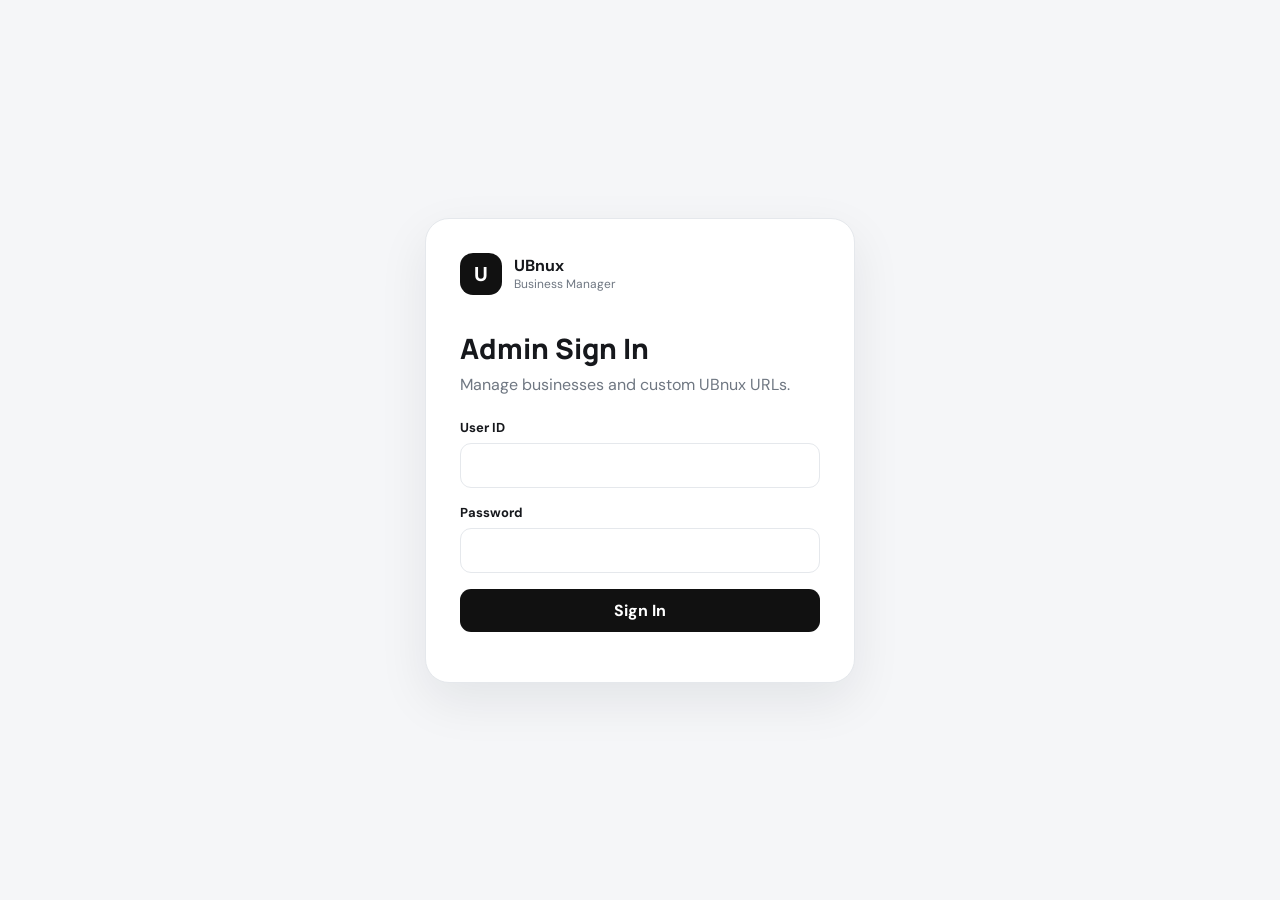
==== business-manager/index.html @ b69ec8de "update" ====
<!DOCTYPE html>
<html lang="en-IN">
<head>
  <meta charset="UTF-8">
  <meta name="viewport" content="width=device-width,initial-scale=1">
  <title>UBnux Business Manager</title>
  <meta name="robots" content="noindex,nofollow">
  <link rel="preconnect" href="https://fonts.googleapis.com">
  <link rel="preconnect" href="https://fonts.gstatic.com" crossorigin>
  <link href="https://fonts.googleapis.com/css2?family=DM+Sans:wght@400;500;600;700&family=Manrope:wght@600;700;800&display=swap" rel="stylesheet">
  <link rel="stylesheet" href="./assets/css/style.css">
</head>
<body>
<div id="toastHost" class="toast-host"></div>

<section id="loginView" class="auth-shell">
  <div class="auth-card">
    <div class="brand"><div class="brand-mark">U</div><div><b>UBnux</b><small>Business Manager</small></div></div>
    <h1>Admin Sign In</h1>
    <p class="muted">Manage businesses and custom UBnux URLs.</p>
    <form id="loginForm" class="stack">
      <label><span>User ID</span><input id="loginUserId" required autocomplete="username"></label>
      <label><span>Password</span><input id="loginPassword" type="password" required autocomplete="current-password"></label>
      <button id="loginBtn" class="btn primary" type="submit">Sign In</button>
      <div id="loginMessage" class="message"></div>
    </form>
  </div>
</section>

<div id="appView" class="app" hidden>
  <aside class="sidebar">
    <div class="brand side-brand"><div class="brand-mark">U</div><div><b>UBnux</b><small>Business Manager</small></div></div>
    <nav>
      <button class="nav-btn active" data-view="dashboard">Dashboard</button>
      <button class="nav-btn" data-view="businesses">Businesses</button>
      <button class="nav-btn" data-view="editor">Add Business</button>
    </nav>
    <div class="side-bottom">
      <div><strong id="adminName">Admin</strong><small id="adminRole">Administrator</small></div>
      <button id="logoutBtn" class="btn ghost">Logout</button>
    </div>
  </aside>

  <main class="main">
    <header class="topbar">
      <div><h2 id="pageTitle">Dashboard</h2><p id="pageSub">UBnux marketplace overview</p></div>
      <button class="btn primary" data-view="editor">+ Add Business</button>
    </header>

    <section id="view-dashboard" class="view">
      <div class="stats">
        <article><span>Total Businesses</span><strong id="statTotal">0</strong></article>
        <article><span>Active</span><strong id="statActive">0</strong></article>
        <article><span>Verified</span><strong id="statVerified">0</strong></article>
        <article><span>Custom URLs</span><strong id="statUrls">0</strong></article>
      </div>
      <div class="panel"><div class="panel-head"><div><h3>Recent Businesses</h3><p>Latest UBnux listings.</p></div></div><div id="recentTable"></div></div>
    </section>

    <section id="view-businesses" class="view" hidden>
      <div class="panel">
        <div class="panel-head wrap"><div><h3>Businesses</h3><p>Search, edit and manage listings.</p></div>
          <div class="filters"><input id="searchBox" placeholder="Search business, ID, mobile..."><select id="filterDistrict"><option value="">All districts</option></select><select id="filterCategory"><option value="">All categories</option></select></div>
        </div>
        <div id="businessTable"></div>
      </div>
    </section>

    <section id="view-editor" class="view" hidden>
      <form id="businessForm">
        <input id="businessId" type="hidden">
        <div class="editor-grid">
          <div>
            <div class="panel"><div class="panel-head"><div><h3 id="formTitle">Add Business</h3><p>Core listing information.</p></div></div>
              <div class="form-grid">
                <label class="wide"><span>Business Name *</span><input id="businessName" required></label>
                <label><span>District *</span><select id="districtId" required></select></label>
                <label><span>Category *</span><select id="categoryId" required></select></label>
                <label><span>Owner Name</span><input id="ownerName"></label>
                <label><span>Mobile</span><input id="mobile"></label>
                <label><span>WhatsApp</span><input id="whatsapp"></label>
                <label><span>Email</span><input id="email" type="email"></label>
                <label class="wide"><span>Address</span><input id="address"></label>
                <label><span>Area</span><input id="area"></label>
                <label><span>Pincode</span><input id="pincode"></label>
                <label class="wide"><span>Short Description</span><textarea id="shortDescription" rows="3"></textarea></label>
                <label class="wide"><span>Long Description</span><textarea id="longDescription" rows="6"></textarea></label>
              </div>
            </div>

            <div class="panel"><div class="panel-head"><div><h3>Media & Business Info</h3><p>Optional listing details.</p></div></div>
              <div class="form-grid">
                <label class="wide"><span>Logo URL</span><input id="logoUrl"></label>
                <label class="wide"><span>Cover URL</span><input id="coverUrl"></label>
                <label><span>Opening Time</span><input id="openingTime" type="time"></label>
                <label><span>Closing Time</span><input id="closingTime" type="time"></label>
                <label class="wide"><span>Working Days</span><input id="workingDays" placeholder="Mon,Tue,Wed,Thu,Fri,Sat"></label>
                <label><span>Status</span><select id="businessStatus"><option>Active</option><option>Inactive</option><option>Pending</option></select></label>
                <label><span>Established Year</span><input id="establishedYear"></label>
                <label class="check"><input id="verified" type="checkbox"> Verified</label>
                <label class="check"><input id="featured" type="checkbox"> Featured</label>
                <label class="wide"><span>Website URL</span><input id="websiteUrl"></label>
                <label><span>Instagram URL</span><input id="instagramUrl"></label>
                <label><span>Facebook URL</span><input id="facebookUrl"></label>
                <label class="wide"><span>SEO Title</span><input id="seoTitle"></label>
                <label class="wide"><span>SEO Description</span><textarea id="seoDescription" rows="3"></textarea></label>
              </div>
            </div>
          </div>

          <aside>
            <div class="panel sticky">
              <div class="panel-head"><div><h3>Custom Business URL</h3><p>Generate a globally unique URL.</p></div></div>
              <div class="url-box">
                <small id="urlPrefix">https://ubnux.com/</small>
                <input id="customSlug" class="slug" placeholder="business-name" autocomplete="off">
              </div>
              <div id="slugStatus" class="slug-status neutral">Generate or enter a slug.</div>
              <div class="row-actions"><button id="generateSlugBtn" type="button" class="btn light">Generate</button><button id="checkSlugBtn" type="button" class="btn light">Check Availability</button></div>
              <div id="currentUrlBox" class="current-url" hidden><small>Public URL</small><a id="currentUrl" target="_blank" rel="noopener"></a><div class="row-actions zero"><button id="copyUrlBtn" class="btn light" type="button">Copy</button><button id="openUrlBtn" class="btn light" type="button">Open</button></div></div>
              <hr>
              <button id="saveBtn" class="btn primary full" type="submit">Save Business</button>
              <button id="cancelBtn" class="btn ghost full" type="button">Cancel</button>
            </div>
          </aside>
        </div>
      </form>
    </section>
  </main>
</div>

<script src="./assets/js/config.js"></script>
<script src="./assets/js/app.js"></script>
</body>
</html>
---- business-manager/assets/css/style.css ----
:root{--bg:#f5f6f8;--panel:#fff;--text:#16181c;--muted:#6f7782;--line:#e5e8ec;--black:#111318;--green:#087a43;--red:#b42318;--radius:18px}*{box-sizing:border-box}html,body{margin:0;min-height:100%;font-family:"DM Sans",sans-serif;background:var(--bg);color:var(--text)}button,input,select,textarea{font:inherit}button{cursor:pointer}[hidden]{display:none!important}h1,h2,h3,p{margin-top:0}.auth-shell{min-height:100vh;display:grid;place-items:center;padding:24px}.auth-card{width:min(430px,100%);background:#fff;border:1px solid var(--line);border-radius:24px;padding:34px;box-shadow:0 18px 50px rgba(16,24,40,.08)}.brand{display:flex;align-items:center;gap:12px}.brand-mark{width:42px;height:42px;border-radius:13px;background:#111;color:#fff;display:grid;place-items:center;font-weight:800;font-size:20px}.brand b,.brand small{display:block}.brand small{font-size:12px;color:var(--muted)}.auth-card h1{font:800 28px Manrope,sans-serif;margin:34px 0 7px}.muted,.panel-head p,.topbar p{color:var(--muted)}.stack{display:grid;gap:16px;margin-top:24px}label>span{display:block;font-size:13px;font-weight:700;margin-bottom:7px}input,select,textarea{width:100%;border:1px solid var(--line);background:#fff;border-radius:11px;padding:11px 12px;outline:none}input:focus,select:focus,textarea:focus{border-color:#a6acb4;box-shadow:0 0 0 3px rgba(17,19,24,.06)}.btn{border:1px solid transparent;border-radius:11px;padding:10px 14px;font-weight:700}.primary{background:#111;color:#fff}.light{background:#fff;border-color:var(--line)}.ghost{background:transparent;border-color:var(--line);color:var(--muted)}.full{width:calc(100% - 40px);margin:0 20px 10px}.message{font-size:13px;color:var(--red)}.app{min-height:100vh;display:grid;grid-template-columns:260px minmax(0,1fr)}.sidebar{position:sticky;top:0;height:100vh;background:#101216;color:#fff;padding:22px 16px;display:flex;flex-direction:column}.side-brand{padding:2px 8px 24px}.side-brand small{color:#999}.sidebar nav{display:grid;gap:6px}.nav-btn{border:0;background:transparent;color:#adb3bd;text-align:left;padding:12px 14px;border-radius:10px;font-weight:700}.nav-btn.active,.nav-btn:hover{background:#1b1e24;color:#fff}.side-bottom{margin-top:auto;display:grid;gap:12px;padding:8px}.side-bottom small{display:block;color:#8f96a1}.main{padding:28px;min-width:0}.topbar{display:flex;align-items:center;justify-content:space-between;gap:20px;margin-bottom:24px}.topbar h2{font:800 28px Manrope,sans-serif;margin-bottom:4px}.topbar p{margin:0}.stats{display:grid;grid-template-columns:repeat(4,1fr);gap:16px;margin-bottom:20px}.stats article,.panel{background:#fff;border:1px solid var(--line);border-radius:var(--radius)}.stats article{padding:20px}.stats span{color:var(--muted);display:block}.stats strong{font:800 32px Manrope,sans-serif;display:block;margin-top:8px}.panel{margin-bottom:18px}.panel-head{padding:20px 22px;border-bottom:1px solid var(--line);display:flex;justify-content:space-between;gap:16px;align-items:center}.panel-head h3{font:800 17px Manrope,sans-serif;margin:0 0 3px}.panel-head p{font-size:13px;margin:0}.wrap{align-items:flex-end}.filters{display:flex;gap:8px;flex-wrap:wrap}.filters input{min-width:240px}.table-wrap{overflow:auto}table{width:100%;border-collapse:collapse}th,td{padding:14px 18px;border-bottom:1px solid var(--line);text-align:left;font-size:13px;white-space:nowrap}th{color:var(--muted);background:#fafbfc;font-size:12px}tbody tr:hover{background:#fafbfc}.badge{display:inline-block;border-radius:999px;padding:4px 8px;font-size:11px;font-weight:700}.badge.active{background:#ecfdf3;color:var(--green)}.badge.inactive{background:#f2f4f7;color:#667085}.badge.pending{background:#fff8e5;color:#9a6700}.mini-btn{border:1px solid var(--line);background:#fff;border-radius:8px;padding:6px 9px;font-weight:700}.editor-grid{display:grid;grid-template-columns:minmax(0,1fr) 360px;gap:18px;align-items:start}.form-grid{padding:22px;display:grid;grid-template-columns:repeat(2,1fr);gap:16px}.wide{grid-column:1/-1}.check{display:flex;align-items:center;gap:8px;padding:10px 0}.check input{width:auto}.sticky{position:sticky;top:18px}.url-box{padding:20px 20px 8px}.url-box small{display:block;color:var(--muted);margin-bottom:6px}.slug{font-family:monospace}.slug-status{margin:6px 20px 14px;border-radius:10px;padding:10px 12px;font-size:12px;font-weight:700}.neutral{background:#f4f5f6;color:#667085}.available{background:#ecfdf3;color:var(--green)}.unavailable{background:#fff1f0;color:var(--red)}.checking{background:#f4f5f6;color:#475467}.row-actions{display:flex;gap:8px;padding:0 20px 16px}.row-actions .btn{flex:1}.zero{padding:10px 0 0}.current-url{margin:4px 20px 18px;background:#f8f9fa;border:1px solid var(--line);border-radius:12px;padding:12px}.current-url small{display:block;color:var(--muted);margin-bottom:4px}.current-url a{font-size:12px;word-break:break-all}hr{border:0;border-top:1px solid var(--line);margin:0 20px 18px}.empty{padding:42px;text-align:center;color:var(--muted)}.toast-host{position:fixed;right:18px;top:18px;z-index:10000;display:grid;gap:10px}.toast{min-width:260px;background:#111;color:#fff;padding:12px 14px;border-radius:12px}.toast.success{background:var(--green)}.toast.error{background:var(--red)}@media(max-width:1100px){.stats{grid-template-columns:repeat(2,1fr)}.editor-grid{grid-template-columns:1fr}.sticky{position:static}}@media(max-width:760px){.app{grid-template-columns:1fr}.sidebar{position:static;height:auto}.sidebar nav{grid-template-columns:repeat(3,1fr)}.side-bottom{display:none}.main{padding:16px}.stats{grid-template-columns:1fr}.topbar{align-items:flex-start;flex-direction:column}.form-grid{grid-template-columns:1fr}.wide{grid-column:auto}.filters>*{width:100%}.filters input{min-width:0}}
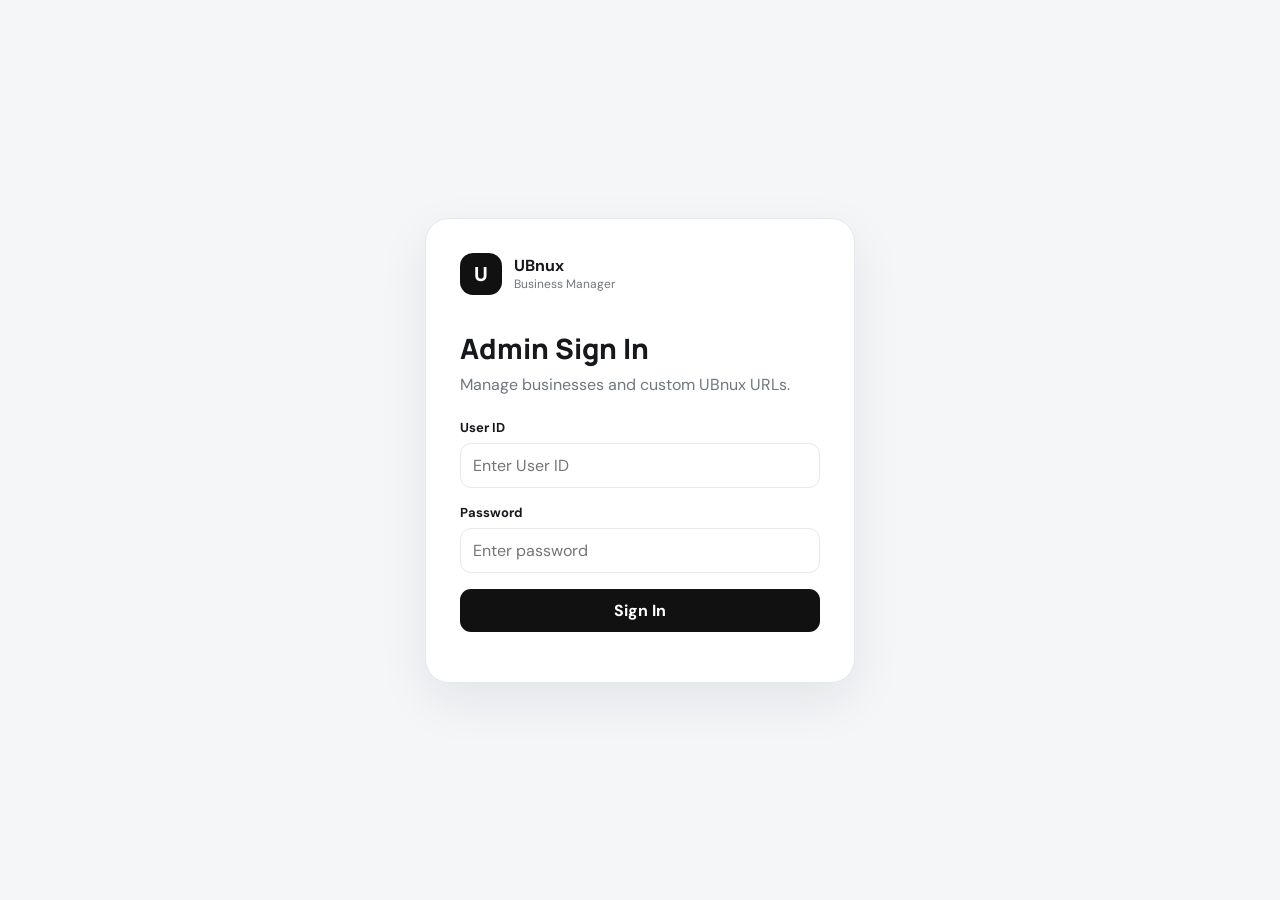
==== commit 487e6568: "Update print statement from 'Hello' to 'Goodbye'" ====
--- a/business-manager/index.html
+++ b/business-manager/index.html
@@ -1,135 +1,1405 @@
 <!DOCTYPE html>
 <html lang="en-IN">
+
 <head>
+
   <meta charset="UTF-8">
-  <meta name="viewport" content="width=device-width,initial-scale=1">
+
+  <meta
+    name="viewport"
+    content="width=device-width,initial-scale=1"
+  >
+
   <title>UBnux Business Manager</title>
-  <meta name="robots" content="noindex,nofollow">
-  <link rel="preconnect" href="https://fonts.googleapis.com">
-  <link rel="preconnect" href="https://fonts.gstatic.com" crossorigin>
-  <link href="https://fonts.googleapis.com/css2?family=DM+Sans:wght@400;500;600;700&family=Manrope:wght@600;700;800&display=swap" rel="stylesheet">
-  <link rel="stylesheet" href="./assets/css/style.css">
+
+  <meta
+    name="robots"
+    content="noindex,nofollow"
+  >
+
+  <meta
+    name="theme-color"
+    content="#111111"
+  >
+
+  <link
+    rel="preconnect"
+    href="https://fonts.googleapis.com"
+  >
+
+  <link
+    rel="preconnect"
+    href="https://fonts.gstatic.com"
+    crossorigin
+  >
+
+  <link
+    href="https://fonts.googleapis.com/css2?family=DM+Sans:wght@400;500;600;700&family=Manrope:wght@600;700;800&display=swap"
+    rel="stylesheet"
+  >
+
+  <link
+    rel="stylesheet"
+    href="./assets/css/style.css"
+  >
+
 </head>
+
+
 <body>
-<div id="toastHost" class="toast-host"></div>
-
-<section id="loginView" class="auth-shell">
+
+
+<!-- =====================================================
+     GLOBAL TOAST
+===================================================== -->
+
+<div
+  id="toastHost"
+  class="toast-host"
+  aria-live="polite"
+  aria-atomic="true"
+></div>
+
+
+<!-- =====================================================
+     LOGIN VIEW
+===================================================== -->
+
+<section
+  id="loginView"
+  class="auth-shell"
+>
+
   <div class="auth-card">
-    <div class="brand"><div class="brand-mark">U</div><div><b>UBnux</b><small>Business Manager</small></div></div>
-    <h1>Admin Sign In</h1>
-    <p class="muted">Manage businesses and custom UBnux URLs.</p>
-    <form id="loginForm" class="stack">
-      <label><span>User ID</span><input id="loginUserId" required autocomplete="username"></label>
-      <label><span>Password</span><input id="loginPassword" type="password" required autocomplete="current-password"></label>
-      <button id="loginBtn" class="btn primary" type="submit">Sign In</button>
-      <div id="loginMessage" class="message"></div>
+
+
+    <!-- BRAND -->
+
+    <div class="brand">
+
+      <div class="brand-mark">
+        U
+      </div>
+
+      <div>
+
+        <b>
+          UBnux
+        </b>
+
+        <small>
+          Business Manager
+        </small>
+
+      </div>
+
+    </div>
+
+
+    <!-- LOGIN HEADING -->
+
+    <h1>
+      Admin Sign In
+    </h1>
+
+
+    <p class="muted">
+      Manage businesses and custom UBnux URLs.
+    </p>
+
+
+    <!-- LOGIN FORM -->
+
+    <form
+      id="loginForm"
+      class="stack"
+      data-login-form
+      autocomplete="on"
+    >
+
+
+      <!-- USER ID -->
+
+      <label>
+
+        <span>
+          User ID
+        </span>
+
+        <input
+          id="loginUserId"
+          name="userId"
+          type="text"
+          required
+          autocomplete="username"
+          autocapitalize="none"
+          spellcheck="false"
+          placeholder="Enter User ID"
+        >
+
+      </label>
+
+
+      <!-- PASSWORD -->
+
+      <label>
+
+        <span>
+          Password
+        </span>
+
+        <input
+          id="loginPassword"
+          name="password"
+          type="password"
+          required
+          autocomplete="current-password"
+          placeholder="Enter password"
+        >
+
+      </label>
+
+
+      <!-- LOGIN BUTTON -->
+
+      <button
+        id="loginBtn"
+        class="btn primary"
+        type="submit"
+      >
+        Sign In
+      </button>
+
+
+      <!-- LOGIN MESSAGE -->
+
+      <div
+        id="loginMessage"
+        class="message"
+        data-login-message
+        role="status"
+        aria-live="polite"
+      ></div>
+
+
     </form>
+
+
   </div>
+
 </section>
 
-<div id="appView" class="app" hidden>
+
+
+<!-- =====================================================
+     APPLICATION
+===================================================== -->
+
+<div
+  id="appView"
+  class="app"
+  hidden
+>
+
+
+  <!-- ===================================================
+       SIDEBAR
+  ==================================================== -->
+
   <aside class="sidebar">
-    <div class="brand side-brand"><div class="brand-mark">U</div><div><b>UBnux</b><small>Business Manager</small></div></div>
-    <nav>
-      <button class="nav-btn active" data-view="dashboard">Dashboard</button>
-      <button class="nav-btn" data-view="businesses">Businesses</button>
-      <button class="nav-btn" data-view="editor">Add Business</button>
+
+
+    <!-- SIDEBAR BRAND -->
+
+    <div class="brand side-brand">
+
+      <div class="brand-mark">
+        U
+      </div>
+
+      <div>
+
+        <b>
+          UBnux
+        </b>
+
+        <small>
+          Business Manager
+        </small>
+
+      </div>
+
+    </div>
+
+
+    <!-- NAVIGATION -->
+
+    <nav
+      aria-label="Business Manager navigation"
+    >
+
+      <button
+        type="button"
+        class="nav-btn active"
+        data-view="dashboard"
+      >
+        Dashboard
+      </button>
+
+
+      <button
+        type="button"
+        class="nav-btn"
+        data-view="businesses"
+      >
+        Businesses
+      </button>
+
+
+      <button
+        type="button"
+        class="nav-btn"
+        data-view="editor"
+      >
+        Add Business
+      </button>
+
     </nav>
+
+
+    <!-- SIDEBAR BOTTOM -->
+
     <div class="side-bottom">
-      <div><strong id="adminName">Admin</strong><small id="adminRole">Administrator</small></div>
-      <button id="logoutBtn" class="btn ghost">Logout</button>
+
+
+      <div>
+
+        <strong
+          id="adminName"
+        >
+          Admin
+        </strong>
+
+        <small
+          id="adminRole"
+        >
+          Administrator
+        </small>
+
+      </div>
+
+
+      <button
+        id="logoutBtn"
+        class="btn ghost"
+        type="button"
+      >
+        Logout
+      </button>
+
+
     </div>
+
+
   </aside>
 
+
+
+  <!-- ===================================================
+       MAIN
+  ==================================================== -->
+
   <main class="main">
+
+
+    <!-- TOPBAR -->
+
     <header class="topbar">
-      <div><h2 id="pageTitle">Dashboard</h2><p id="pageSub">UBnux marketplace overview</p></div>
-      <button class="btn primary" data-view="editor">+ Add Business</button>
+
+
+      <div>
+
+        <h2
+          id="pageTitle"
+        >
+          Dashboard
+        </h2>
+
+        <p
+          id="pageSub"
+        >
+          UBnux marketplace overview
+        </p>
+
+      </div>
+
+
+      <button
+        class="btn primary"
+        type="button"
+        data-view="editor"
+      >
+        + Add Business
+      </button>
+
+
     </header>
 
-    <section id="view-dashboard" class="view">
+
+
+    <!-- =================================================
+         DASHBOARD
+    ================================================== -->
+
+    <section
+      id="view-dashboard"
+      class="view"
+      data-view-panel="dashboard"
+    >
+
+
+      <!-- STATS -->
+
       <div class="stats">
-        <article><span>Total Businesses</span><strong id="statTotal">0</strong></article>
-        <article><span>Active</span><strong id="statActive">0</strong></article>
-        <article><span>Verified</span><strong id="statVerified">0</strong></article>
-        <article><span>Custom URLs</span><strong id="statUrls">0</strong></article>
+
+
+        <article>
+
+          <span>
+            Total Businesses
+          </span>
+
+          <strong
+            id="statTotal"
+          >
+            0
+          </strong>
+
+        </article>
+
+
+        <article>
+
+          <span>
+            Active
+          </span>
+
+          <strong
+            id="statActive"
+          >
+            0
+          </strong>
+
+        </article>
+
+
+        <article>
+
+          <span>
+            Verified
+          </span>
+
+          <strong
+            id="statVerified"
+          >
+            0
+          </strong>
+
+        </article>
+
+
+        <article>
+
+          <span>
+            Custom URLs
+          </span>
+
+          <strong
+            id="statUrls"
+          >
+            0
+          </strong>
+
+        </article>
+
+
       </div>
-      <div class="panel"><div class="panel-head"><div><h3>Recent Businesses</h3><p>Latest UBnux listings.</p></div></div><div id="recentTable"></div></div>
+
+
+
+      <!-- RECENT BUSINESSES -->
+
+      <div class="panel">
+
+
+        <div class="panel-head">
+
+
+          <div>
+
+            <h3>
+              Recent Businesses
+            </h3>
+
+            <p>
+              Latest UBnux listings.
+            </p>
+
+          </div>
+
+
+        </div>
+
+
+        <div
+          id="recentTable"
+        ></div>
+
+
+      </div>
+
+
     </section>
 
-    <section id="view-businesses" class="view" hidden>
+
+
+    <!-- =================================================
+         BUSINESSES
+    ================================================== -->
+
+    <section
+      id="view-businesses"
+      class="view"
+      data-view-panel="businesses"
+      hidden
+    >
+
+
       <div class="panel">
-        <div class="panel-head wrap"><div><h3>Businesses</h3><p>Search, edit and manage listings.</p></div>
-          <div class="filters"><input id="searchBox" placeholder="Search business, ID, mobile..."><select id="filterDistrict"><option value="">All districts</option></select><select id="filterCategory"><option value="">All categories</option></select></div>
+
+
+        <div
+          class="panel-head wrap"
+        >
+
+
+          <div>
+
+            <h3>
+              Businesses
+            </h3>
+
+            <p>
+              Search, edit and manage listings.
+            </p>
+
+          </div>
+
+
+          <!-- FILTERS -->
+
+          <div class="filters">
+
+
+            <input
+              id="searchBox"
+              type="search"
+              placeholder="Search business, ID, mobile..."
+              autocomplete="off"
+            >
+
+
+            <select
+              id="filterDistrict"
+            >
+
+              <option value="">
+                All districts
+              </option>
+
+            </select>
+
+
+            <select
+              id="filterCategory"
+            >
+
+              <option value="">
+                All categories
+              </option>
+
+            </select>
+
+
+          </div>
+
+
         </div>
-        <div id="businessTable"></div>
+
+
+        <div
+          id="businessTable"
+        ></div>
+
+
       </div>
+
+
     </section>
 
-    <section id="view-editor" class="view" hidden>
-      <form id="businessForm">
-        <input id="businessId" type="hidden">
+
+
+    <!-- =================================================
+         BUSINESS EDITOR
+    ================================================== -->
+
+    <section
+      id="view-editor"
+      class="view"
+      data-view-panel="editor"
+      hidden
+    >
+
+
+      <form
+        id="businessForm"
+        autocomplete="off"
+      >
+
+
+        <!-- BUSINESS ID -->
+
+        <input
+          id="businessId"
+          name="BusinessID"
+          type="hidden"
+        >
+
+
         <div class="editor-grid">
+
+
+          <!-- =================================================
+               LEFT COLUMN
+          ================================================== -->
+
           <div>
-            <div class="panel"><div class="panel-head"><div><h3 id="formTitle">Add Business</h3><p>Core listing information.</p></div></div>
+
+
+            <!-- CORE INFORMATION -->
+
+            <div class="panel">
+
+
+              <div class="panel-head">
+
+
+                <div>
+
+                  <h3
+                    id="formTitle"
+                  >
+                    Add Business
+                  </h3>
+
+                  <p>
+                    Core listing information.
+                  </p>
+
+                </div>
+
+
+              </div>
+
+
               <div class="form-grid">
-                <label class="wide"><span>Business Name *</span><input id="businessName" required></label>
-                <label><span>District *</span><select id="districtId" required></select></label>
-                <label><span>Category *</span><select id="categoryId" required></select></label>
-                <label><span>Owner Name</span><input id="ownerName"></label>
-                <label><span>Mobile</span><input id="mobile"></label>
-                <label><span>WhatsApp</span><input id="whatsapp"></label>
-                <label><span>Email</span><input id="email" type="email"></label>
-                <label class="wide"><span>Address</span><input id="address"></label>
-                <label><span>Area</span><input id="area"></label>
-                <label><span>Pincode</span><input id="pincode"></label>
-                <label class="wide"><span>Short Description</span><textarea id="shortDescription" rows="3"></textarea></label>
-                <label class="wide"><span>Long Description</span><textarea id="longDescription" rows="6"></textarea></label>
+
+
+                <!-- BUSINESS NAME -->
+
+                <label class="wide">
+
+                  <span>
+                    Business Name *
+                  </span>
+
+                  <input
+                    id="businessName"
+                    name="BusinessName"
+                    type="text"
+                    required
+                  >
+
+                </label>
+
+
+                <!-- DISTRICT -->
+
+                <label>
+
+                  <span>
+                    District *
+                  </span>
+
+                  <select
+                    id="districtId"
+                    name="DistrictID"
+                    required
+                  >
+
+                    <option value="">
+                      Select District
+                    </option>
+
+                  </select>
+
+                </label>
+
+
+                <!-- CATEGORY -->
+
+                <label>
+
+                  <span>
+                    Category *
+                  </span>
+
+                  <select
+                    id="categoryId"
+                    name="CategoryID"
+                    required
+                  >
+
+                    <option value="">
+                      Select Category
+                    </option>
+
+                  </select>
+
+                </label>
+
+
+                <!-- OWNER -->
+
+                <label>
+
+                  <span>
+                    Owner Name
+                  </span>
+
+                  <input
+                    id="ownerName"
+                    name="OwnerName"
+                    type="text"
+                  >
+
+                </label>
+
+
+                <!-- MOBILE -->
+
+                <label>
+
+                  <span>
+                    Mobile
+                  </span>
+
+                  <input
+                    id="mobile"
+                    name="Mobile"
+                    type="tel"
+                    inputmode="tel"
+                  >
+
+                </label>
+
+
+                <!-- WHATSAPP -->
+
+                <label>
+
+                  <span>
+                    WhatsApp
+                  </span>
+
+                  <input
+                    id="whatsapp"
+                    name="WhatsApp"
+                    type="tel"
+                    inputmode="tel"
+                  >
+
+                </label>
+
+
+                <!-- EMAIL -->
+
+                <label>
+
+                  <span>
+                    Email
+                  </span>
+
+                  <input
+                    id="email"
+                    name="Email"
+                    type="email"
+                  >
+
+                </label>
+
+
+                <!-- ADDRESS -->
+
+                <label class="wide">
+
+                  <span>
+                    Address
+                  </span>
+
+                  <input
+                    id="address"
+                    name="Address"
+                    type="text"
+                  >
+
+                </label>
+
+
+                <!-- AREA -->
+
+                <label>
+
+                  <span>
+                    Area
+                  </span>
+
+                  <input
+                    id="area"
+                    name="Area"
+                    type="text"
+                  >
+
+                </label>
+
+
+                <!-- PINCODE -->
+
+                <label>
+
+                  <span>
+                    Pincode
+                  </span>
+
+                  <input
+                    id="pincode"
+                    name="Pincode"
+                    type="text"
+                    inputmode="numeric"
+                  >
+
+                </label>
+
+
+                <!-- SHORT DESCRIPTION -->
+
+                <label class="wide">
+
+                  <span>
+                    Short Description
+                  </span>
+
+                  <textarea
+                    id="shortDescription"
+                    name="ShortDescription"
+                    rows="3"
+                  ></textarea>
+
+                </label>
+
+
+                <!-- LONG DESCRIPTION -->
+
+                <label class="wide">
+
+                  <span>
+                    Long Description
+                  </span>
+
+                  <textarea
+                    id="longDescription"
+                    name="LongDescription"
+                    rows="6"
+                  ></textarea>
+
+                </label>
+
+
               </div>
+
+
             </div>
 
-            <div class="panel"><div class="panel-head"><div><h3>Media & Business Info</h3><p>Optional listing details.</p></div></div>
+
+
+            <!-- =================================================
+                 MEDIA & BUSINESS INFO
+            ================================================== -->
+
+            <div class="panel">
+
+
+              <div class="panel-head">
+
+
+                <div>
+
+                  <h3>
+                    Media & Business Info
+                  </h3>
+
+                  <p>
+                    Optional listing details.
+                  </p>
+
+                </div>
+
+
+              </div>
+
+
               <div class="form-grid">
-                <label class="wide"><span>Logo URL</span><input id="logoUrl"></label>
-                <label class="wide"><span>Cover URL</span><input id="coverUrl"></label>
-                <label><span>Opening Time</span><input id="openingTime" type="time"></label>
-                <label><span>Closing Time</span><input id="closingTime" type="time"></label>
-                <label class="wide"><span>Working Days</span><input id="workingDays" placeholder="Mon,Tue,Wed,Thu,Fri,Sat"></label>
-                <label><span>Status</span><select id="businessStatus"><option>Active</option><option>Inactive</option><option>Pending</option></select></label>
-                <label><span>Established Year</span><input id="establishedYear"></label>
-                <label class="check"><input id="verified" type="checkbox"> Verified</label>
-                <label class="check"><input id="featured" type="checkbox"> Featured</label>
-                <label class="wide"><span>Website URL</span><input id="websiteUrl"></label>
-                <label><span>Instagram URL</span><input id="instagramUrl"></label>
-                <label><span>Facebook URL</span><input id="facebookUrl"></label>
-                <label class="wide"><span>SEO Title</span><input id="seoTitle"></label>
-                <label class="wide"><span>SEO Description</span><textarea id="seoDescription" rows="3"></textarea></label>
+
+
+                <!-- LOGO -->
+
+                <label class="wide">
+
+                  <span>
+                    Logo URL
+                  </span>
+
+                  <input
+                    id="logoUrl"
+                    name="LogoURL"
+                    type="url"
+                  >
+
+                </label>
+
+
+                <!-- COVER -->
+
+                <label class="wide">
+
+                  <span>
+                    Cover URL
+                  </span>
+
+                  <input
+                    id="coverUrl"
+                    name="CoverURL"
+                    type="url"
+                  >
+
+                </label>
+
+
+                <!-- OPENING -->
+
+                <label>
+
+                  <span>
+                    Opening Time
+                  </span>
+
+                  <input
+                    id="openingTime"
+                    name="OpeningTime"
+                    type="time"
+                  >
+
+                </label>
+
+
+                <!-- CLOSING -->
+
+                <label>
+
+                  <span>
+                    Closing Time
+                  </span>
+
+                  <input
+                    id="closingTime"
+                    name="ClosingTime"
+                    type="time"
+                  >
+
+                </label>
+
+
+                <!-- WORKING DAYS -->
+
+                <label class="wide">
+
+                  <span>
+                    Working Days
+                  </span>
+
+                  <input
+                    id="workingDays"
+                    name="WorkingDays"
+                    type="text"
+                    placeholder="Mon,Tue,Wed,Thu,Fri,Sat"
+                  >
+
+                </label>
+
+
+                <!-- STATUS -->
+
+                <label>
+
+                  <span>
+                    Status
+                  </span>
+
+                  <select
+                    id="businessStatus"
+                    name="BusinessStatus"
+                  >
+
+                    <option value="Active">
+                      Active
+                    </option>
+
+                    <option value="Inactive">
+                      Inactive
+                    </option>
+
+                    <option value="Pending">
+                      Pending
+                    </option>
+
+                  </select>
+
+                </label>
+
+
+                <!-- ESTABLISHED -->
+
+                <label>
+
+                  <span>
+                    Established Year
+                  </span>
+
+                  <input
+                    id="establishedYear"
+                    name="EstablishedYear"
+                    type="number"
+                    min="1800"
+                    max="2100"
+                  >
+
+                </label>
+
+
+                <!-- VERIFIED -->
+
+                <label class="check">
+
+                  <input
+                    id="verified"
+                    name="Verified"
+                    type="checkbox"
+                  >
+
+                  <span>
+                    Verified
+                  </span>
+
+                </label>
+
+
+                <!-- FEATURED -->
+
+                <label class="check">
+
+                  <input
+                    id="featured"
+                    name="Featured"
+                    type="checkbox"
+                  >
+
+                  <span>
+                    Featured
+                  </span>
+
+                </label>
+
+
+                <!-- WEBSITE -->
+
+                <label class="wide">
+
+                  <span>
+                    Website URL
+                  </span>
+
+                  <input
+                    id="websiteUrl"
+                    name="WebsiteURL"
+                    type="url"
+                  >
+
+                </label>
+
+
+                <!-- INSTAGRAM -->
+
+                <label>
+
+                  <span>
+                    Instagram URL
+                  </span>
+
+                  <input
+                    id="instagramUrl"
+                    name="InstagramURL"
+                    type="url"
+                  >
+
+                </label>
+
+
+                <!-- FACEBOOK -->
+
+                <label>
+
+                  <span>
+                    Facebook URL
+                  </span>
+
+                  <input
+                    id="facebookUrl"
+                    name="FacebookURL"
+                    type="url"
+                  >
+
+                </label>
+
+
+                <!-- YOUTUBE -->
+
+                <label>
+
+                  <span>
+                    YouTube URL
+                  </span>
+
+                  <input
+                    id="youtubeUrl"
+                    name="YoutubeURL"
+                    type="url"
+                  >
+
+                </label>
+
+
+                <!-- GOOGLE PLACE -->
+
+                <label>
+
+                  <span>
+                    Google Place URL
+                  </span>
+
+                  <input
+                    id="googlePlaceUrl"
+                    name="GooglePlaceURL"
+                    type="url"
+                  >
+
+                </label>
+
+
+                <!-- SEO TITLE -->
+
+                <label class="wide">
+
+                  <span>
+                    SEO Title
+                  </span>
+
+                  <input
+                    id="seoTitle"
+                    name="SEO_Title"
+                    type="text"
+                  >
+
+                </label>
+
+
+                <!-- SEO DESCRIPTION -->
+
+                <label class="wide">
+
+                  <span>
+                    SEO Description
+                  </span>
+
+                  <textarea
+                    id="seoDescription"
+                    name="SEO_Description"
+                    rows="3"
+                  ></textarea>
+
+                </label>
+
+
               </div>
+
+
             </div>
+
+
           </div>
 
+
+
+          <!-- =================================================
+               RIGHT COLUMN
+          ================================================== -->
+
           <aside>
-            <div class="panel sticky">
-              <div class="panel-head"><div><h3>Custom Business URL</h3><p>Generate a globally unique URL.</p></div></div>
+
+
+            <div
+              class="panel sticky"
+            >
+
+
+              <!-- CUSTOM URL -->
+
+              <div class="panel-head">
+
+
+                <div>
+
+                  <h3>
+                    Custom Business URL
+                  </h3>
+
+                  <p>
+                    Generate a globally unique URL.
+                  </p>
+
+                </div>
+
+
+              </div>
+
+
+
+              <!-- URL INPUT -->
+
               <div class="url-box">
-                <small id="urlPrefix">https://ubnux.com/</small>
-                <input id="customSlug" class="slug" placeholder="business-name" autocomplete="off">
+
+
+                <small
+                  id="urlPrefix"
+                >
+                  https://ubnux.com/
+                </small>
+
+
+                <input
+                  id="customSlug"
+                  name="Slug"
+                  class="slug"
+                  type="text"
+                  placeholder="business-name"
+                  autocomplete="off"
+                  autocapitalize="none"
+                  spellcheck="false"
+                >
+
+
               </div>
-              <div id="slugStatus" class="slug-status neutral">Generate or enter a slug.</div>
-              <div class="row-actions"><button id="generateSlugBtn" type="button" class="btn light">Generate</button><button id="checkSlugBtn" type="button" class="btn light">Check Availability</button></div>
-              <div id="currentUrlBox" class="current-url" hidden><small>Public URL</small><a id="currentUrl" target="_blank" rel="noopener"></a><div class="row-actions zero"><button id="copyUrlBtn" class="btn light" type="button">Copy</button><button id="openUrlBtn" class="btn light" type="button">Open</button></div></div>
+
+
+
+              <!-- SLUG STATUS -->
+
+              <div
+                id="slugStatus"
+                class="slug-status neutral"
+                role="status"
+                aria-live="polite"
+              >
+                Generate or enter a slug.
+              </div>
+
+
+
+              <!-- SLUG ACTIONS -->
+
+              <div
+                class="row-actions"
+              >
+
+                <button
+                  id="generateSlugBtn"
+                  type="button"
+                  class="btn light"
+                >
+                  Generate
+                </button>
+
+
+                <button
+                  id="checkSlugBtn"
+                  type="button"
+                  class="btn light"
+                >
+                  Check Availability
+                </button>
+
+              </div>
+
+
+
+              <!-- CURRENT URL -->
+
+              <div
+                id="currentUrlBox"
+                class="current-url"
+                hidden
+              >
+
+                <small>
+                  Public URL
+                </small>
+
+
+                <a
+                  id="currentUrl"
+                  href="#"
+                  target="_blank"
+                  rel="noopener noreferrer"
+                ></a>
+
+
+                <div
+                  class="row-actions zero"
+                >
+
+                  <button
+                    id="copyUrlBtn"
+                    class="btn light"
+                    type="button"
+                  >
+                    Copy
+                  </button>
+
+
+                  <button
+                    id="openUrlBtn"
+                    class="btn light"
+                    type="button"
+                  >
+                    Open
+                  </button>
+
+                </div>
+
+
+              </div>
+
+
+
               <hr>
-              <button id="saveBtn" class="btn primary full" type="submit">Save Business</button>
-              <button id="cancelBtn" class="btn ghost full" type="button">Cancel</button>
+
+
+
+              <!-- SAVE -->
+
+              <button
+                id="saveBtn"
+                class="btn primary full"
+                type="submit"
+              >
+                Save Business
+              </button>
+
+
+              <!-- CANCEL -->
+
+              <button
+                id="cancelBtn"
+                class="btn ghost full"
+                type="button"
+              >
+                Cancel
+              </button>
+
+
             </div>
+
+
           </aside>
+
+
         </div>
+
+
       </form>
+
+
     </section>
+
+
   </main>
+
+
 </div>
 
-<script src="./assets/js/config.js"></script>
-<script src="./assets/js/app.js"></script>
+
+
+<!-- =====================================================
+     JAVASCRIPT
+===================================================== -->
+
+<script
+  src="./assets/js/config.js"
+></script>
+
+<script
+  src="./assets/js/api.js"
+></script>
+
+<script
+  src="./assets/js/auth.js"
+></script>
+
+<script
+  src="./assets/js/custom-url.js"
+></script>
+
+<script
+  src="./assets/js/businesses.js"
+></script>
+
+<script
+  src="./assets/js/dashboard.js"
+></script>
+
+<script
+  src="./assets/js/app.js"
+></script>
+
+
 </body>
 </html>
